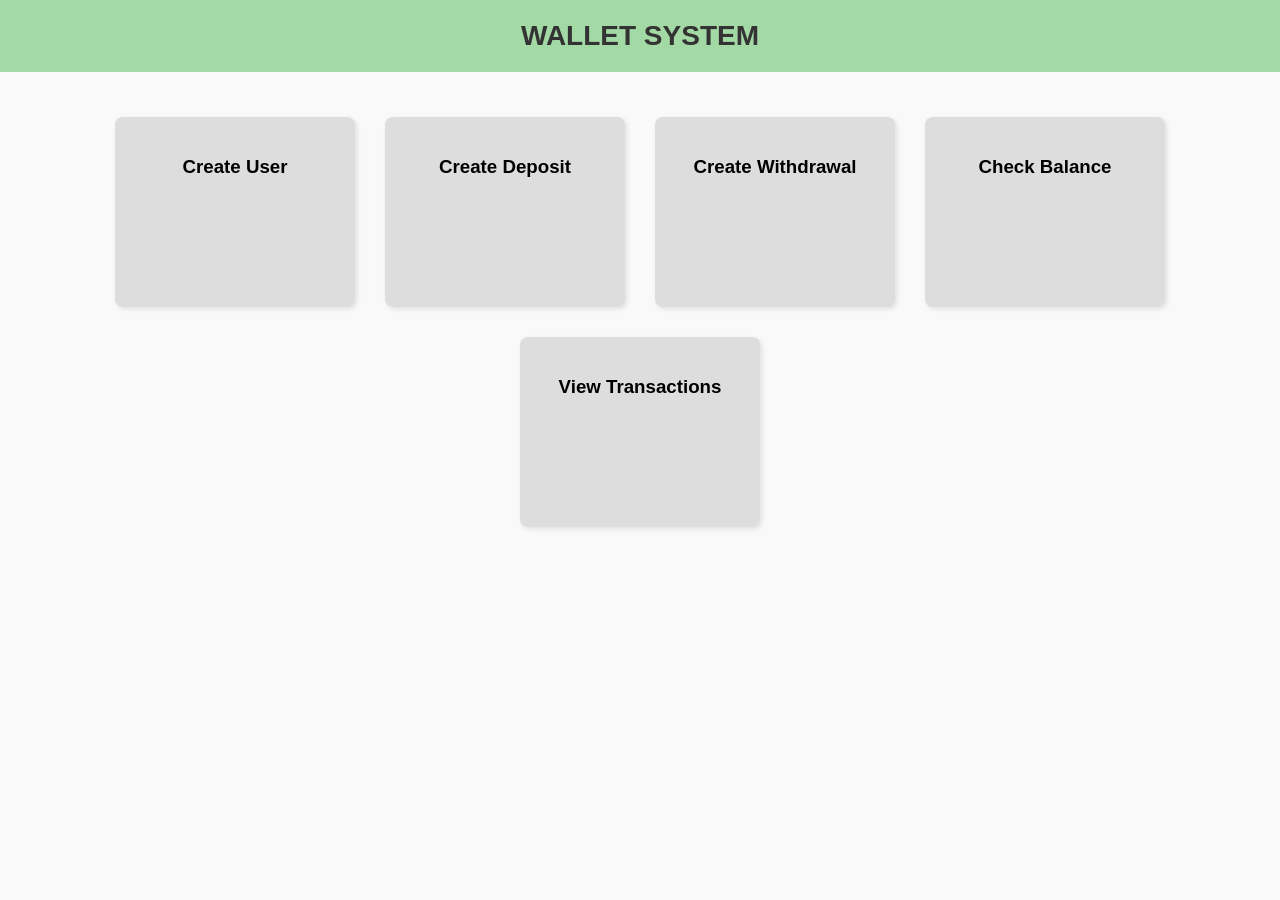
==== frontend/index.html @ 36313120 "Implement RESTful Wallet System APIs with frontend validation, file-based storage, and user-friendly" ====
<!DOCTYPE html>
<html lang="en">
<head>
  <meta charset="UTF-8">
  <title>Wallet System</title>
  <link rel="stylesheet" href="style.css">
</head>
<body>
  <header>WALLET SYSTEM</header>

  <div class="container">
    <div class="card" onclick="location.href='create-user.html'">
      <h3>Create User</h3>
      
    </div>

    <div class="card" onclick="location.href='deposit.html'">
      <h3>Create Deposit</h3>
      
    </div>

    <div class="card" onclick="location.href='withdraw.html'">
      <h3>Create Withdrawal</h3>
      
    </div>

    <div class="card" onclick="location.href='balance.html'">
      <h3>Check Balance</h3>
      
    </div>

    <div class="card" onclick="location.href='transactions.html'">
      <h3>View Transactions</h3>
      
    </div>
  </div>
</body>
</html>
---- frontend/style.css ----
/* Common */
body {
    font-family: Arial, sans-serif;
    margin: 0;
    background: #f9f9f9;
  }
  
  header {
    background: #a3d9a5;
    color: #333;
    text-align: center;
    padding: 20px;
    font-size: 28px;
    font-weight: bold;
  }
  
  .container {
    display: flex;
    flex-wrap: wrap;
    justify-content: center;
    margin: 30px;
  }
  
  /* Dashboard Cards */
  .card {
    background: #ddd;
    width: 200px;
    height: 150px;
    margin: 15px;
    text-align: center;
    padding: 20px;
    border-radius: 8px;
    cursor: pointer;
    box-shadow: 2px 2px 5px rgba(0,0,0,0.1);
    transition: 0.3s;
  }
  
  .card:hover {
    background: #c5e1c5;
    transform: scale(1.05);
  }
  
  .card h3 {
    margin-bottom: 10px;
  }
  
  .card p {
    font-size: 12px;
    color: #555;
  }
  
  /* Form Container */
  .form-container {
    max-width: 400px;
    margin: 40px auto;
    background: #fff;
    padding: 30px;
    border-radius: 10px;
    box-shadow: 0 2px 8px rgba(0, 0, 0, 0.1);
  }
  
  .form-container input {
    width: 100%;
    padding: 10px;
    margin-bottom: 15px;
    border-radius: 5px;
    border: 1px solid #ccc;
  }
  
  .form-container button {
    width: 100%;
    padding: 10px;
    background-color: #4CAF50;
    color: white;
    font-size: 16px;
    font-weight: bold;
    border: none;
    border-radius: 5px;
    cursor: pointer;
    transition: 0.3s;
  }
  
  .form-container button:hover {
    background-color: #45a049;
  }
  
  .form-container #userResult {
    margin-top: 15px;
    color: green;
    font-weight: bold;
    text-align: center;
  }
  
  /* Extra Center Text */
  .form-container h2 {
    text-align: center;
    margin-bottom: 20px;
  }
  table {
  border-collapse: collapse;
  width: 100%;
}

table th, table td {
  padding: 10px;
  text-align: center;
}

table th {
  background-color: #a3d9a5;
}
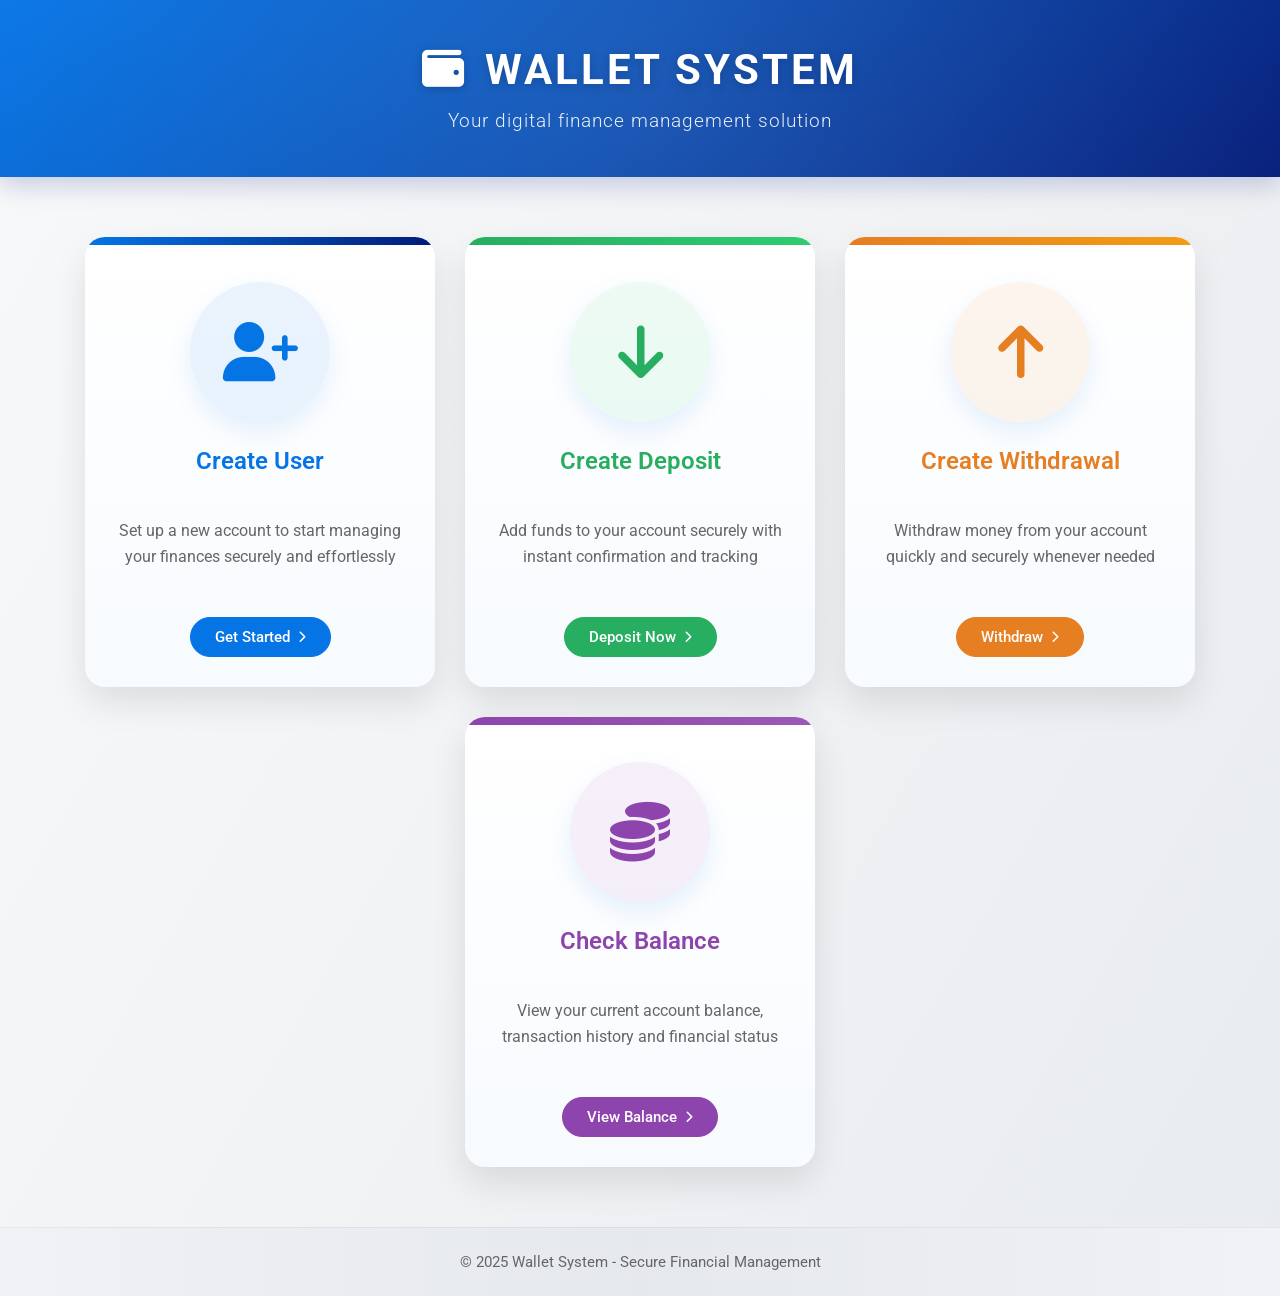
==== commit 32c360a1: "frontend changes" ====
--- a/frontend/index.html
+++ b/frontend/index.html
@@ -3,36 +3,62 @@
 <head>
   <meta charset="UTF-8">
   <title>Wallet System</title>
-  <link rel="stylesheet" href="style.css">
+  <link rel="preconnect" href="https://fonts.googleapis.com">
+  <link rel="preconnect" href="https://fonts.gstatic.com" crossorigin>
+  <link href="https://fonts.googleapis.com/css2?family=Roboto:wght@300;400;500;700&display=swap" rel="stylesheet">
+  <link rel="stylesheet" href="https://cdnjs.cloudflare.com/ajax/libs/font-awesome/6.4.0/css/all.min.css">
+  <link rel="stylesheet" href="css/common.css">
+  <link rel="stylesheet" href="css/index.css">
 </head>
 <body>
-  <header>WALLET SYSTEM</header>
+  <header>
+    <div class="logo-container">
+      <div class="logo-icon"><i class="fas fa-wallet"></i></div>
+      <div class="logo-text">WALLET SYSTEM</div>
+    </div>
+    <div class="subtitle">Your digital finance management solution</div>
+  </header>
 
   <div class="container">
     <div class="card" onclick="location.href='create-user.html'">
+      <div class="card-icon-wrapper">
+        <div class="card-icon"><i class="fas fa-user-plus"></i></div>
+      </div>
       <h3>Create User</h3>
-      
+      <p>Set up a new account to start managing your finances securely and effortlessly</p>
+      <div class="card-button" onclick="location.href='create-user.html'">Get Started <i class="fas fa-chevron-right"></i></div>
     </div>
 
     <div class="card" onclick="location.href='deposit.html'">
+      <div class="card-icon-wrapper">
+        <div class="card-icon"><i class="fas fa-arrow-down"></i></div>
+      </div>
       <h3>Create Deposit</h3>
-      
+      <p>Add funds to your account securely with instant confirmation and tracking</p>
+      <div class="card-button" onclick="location.href='deposit.html'">Deposit Now <i class="fas fa-chevron-right"></i></div>
     </div>
 
     <div class="card" onclick="location.href='withdraw.html'">
+      <div class="card-icon-wrapper">
+        <div class="card-icon"><i class="fas fa-arrow-up"></i></div>
+      </div>
       <h3>Create Withdrawal</h3>
-      
+      <p>Withdraw money from your account quickly and securely whenever needed</p>
+      <div class="card-button" onclick="location.href='withdraw.html'">Withdraw <i class="fas fa-chevron-right"></i></div>
     </div>
 
     <div class="card" onclick="location.href='balance.html'">
+      <div class="card-icon-wrapper">
+        <div class="card-icon"><i class="fas fa-coins"></i></div>
+      </div>
       <h3>Check Balance</h3>
-      
-    </div>
-
-    <div class="card" onclick="location.href='transactions.html'">
-      <h3>View Transactions</h3>
-      
+      <p>View your current account balance, transaction history and financial status</p>
+      <div class="card-button" onclick="location.href='balance.html'">View Balance <i class="fas fa-chevron-right"></i></div>
     </div>
   </div>
+
+  <footer>
+    © 2025 Wallet System - Secure Financial Management
+  </footer>
 </body>
-</html>
+</html>
--- a/frontend/css/common.css
+++ b/frontend/css/common.css
@@ -0,0 +1,231 @@
+* {
+    margin: 0;
+    padding: 0;
+    box-sizing: border-box;
+  }
+  
+  body {
+    font-family: 'Roboto', sans-serif;
+    background: linear-gradient(120deg, #f8f9fa, #e9ecef);
+    color: #333;
+    min-height: 100vh;
+    display: flex;
+    flex-direction: column;
+  }
+  
+  header {
+    color: white;
+    text-align: center;
+    padding: 30px 20px;
+    box-shadow: 0 8px 25px rgba(0,0,0,0.2);
+    position: relative;
+    overflow: hidden;
+    font-size: 28px;
+    font-weight: 600;
+    letter-spacing: 1px;
+  }
+  
+  header::before {
+    content: '';
+    position: absolute;
+    top: -50%;
+    left: -50%;
+    width: 200%;
+    height: 200%;
+    background: radial-gradient(circle, rgba(255,255,255,0.1) 0%, rgba(255,255,255,0) 70%);
+    z-index: 0;
+  }
+  
+  .header-content {
+    position: relative;
+    z-index: 1;
+    display: flex;
+    align-items: center;
+    justify-content: center;
+  }
+  
+  .header-icon {
+    margin-right: 15px;
+    font-size: 28px;
+  }
+  
+  .form-container {
+    width: 100%;
+    margin: 40px auto;
+    padding: 35px 40px;
+    background: white;
+    border-radius: 20px;
+    box-shadow: 0 15px 35px rgba(0,0,0,0.1);
+    position: relative;
+    overflow: hidden;
+    flex-grow: 1;
+  }
+  
+  .form-container::before {
+    content: '';
+    position: absolute;
+    top: 0;
+    left: 0;
+    width: 100%;
+    height: 6px;
+  }
+  
+  .form-title {
+    margin-bottom: 30px;
+    font-size: 24px;
+    font-weight: 600;
+    display: flex;
+    align-items: center;
+  }
+  
+  .form-title i {
+    margin-right: 12px;
+    font-size: 26px;
+    width: 50px;
+    height: 50px;
+    border-radius: 50%;
+    display: flex;
+    align-items: center;
+    justify-content: center;
+    border: 2px solid;
+  }
+  
+  .input-group {
+    margin-bottom: 25px;
+    position: relative;
+  }
+  
+  .input-group label {
+    display: block;
+    margin-bottom: 8px;
+    font-weight: 500;
+    color: #555;
+    font-size: 15px;
+  }
+  
+  .input-group i {
+    position: absolute;
+    top: 40px;
+    left: 15px;
+    font-size: 18px;
+  }
+  
+  .form-container input,
+  .form-container select {
+    width: 100%;
+    padding: 15px 15px 15px 45px;
+    border: 1px solid #e0e0e0;
+    border-radius: 8px;
+    font-size: 16px;
+    transition: all 0.3s ease;
+    background-color: #f9f9f9;
+  }
+  
+  .form-container input:focus,
+  .form-container select:focus {
+    box-shadow: 0 0 0 3px;
+    outline: none;
+    background-color: #fff;
+  }
+  
+  .form-container input::placeholder,
+  .form-container select::placeholder {
+    color: #aaa;
+  }
+  
+  .form-container button {
+    width: 100%;
+    padding: 15px;
+    color: white;
+    border: none;
+    border-radius: 30px;
+    font-size: 17px;
+    font-weight: 600;
+    cursor: pointer;
+    transition: all 0.3s ease;
+    margin-top: 10px;
+    display: flex;
+    align-items: center;
+    justify-content: center;
+  }
+  
+  .form-container button i {
+    margin-left: 10px;
+    font-size: 14px;
+    transition: transform 0.3s ease;
+  }
+  
+  .form-container button:hover {
+    transform: translateY(-2px);
+  }
+  
+  .form-container button:hover i {
+    transform: translateX(3px);
+  }
+  
+  .result-message {
+    margin-top: 25px;
+    padding: 15px;
+    border-radius: 8px;
+    font-size: 15px;
+    
+  }
+  
+  .success {
+    background-color: rgba(46, 204, 113, 0.15);
+    color: #27ae60;
+    border: 1px solid rgba(46, 204, 113, 0.3);
+    display: block !important;
+  }
+  
+  .error {
+    background-color: rgba(231, 76, 60, 0.15);
+    color: #e74c3c;
+    border: 1px solid rgba(231, 76, 60, 0.3);
+    display: block !important;
+  }
+  
+  .back-link {
+    text-align: center;
+    margin-top: 25px;
+    font-size: 15px;
+  }
+  
+  .back-link a {
+    text-decoration: none;
+    display: inline-flex;
+    align-items: center;
+    transition: all 0.3s ease;
+  }
+  
+  .back-link a i {
+    margin-right: 8px;
+    font-size: 14px;
+  }
+  
+  footer {
+    text-align: center;
+    padding: 25px;
+    background: linear-gradient(to right, #f0f2f5, #e5e8ed, #f0f2f5);
+    color: #666;
+    font-size: 15px;
+    border-top: 1px solid rgba(0,0,0,0.05);
+    margin-top: auto;
+  }
+  
+  /* Responsive styles */
+  @media screen and (max-width: 600px) {
+    .form-container {
+      padding: 25px 20px;
+      margin: 25px 15px;
+    }
+    
+    header {
+      padding: 25px 15px;
+      font-size: 24px;
+    }
+    
+    .header-icon {
+      font-size: 24px;
+    }
+  }
--- a/frontend/css/index.css
+++ b/frontend/css/index.css
@@ -0,0 +1,367 @@
+header {
+    background: linear-gradient(135deg, #0575E6, #021B79);
+    padding: 45px 20px;
+    box-shadow: 0 8px 25px rgba(2, 27, 121, 0.2);
+  }
+  
+  .logo-container {
+    display: flex;
+    align-items: center;
+    justify-content: center;
+    margin-bottom: 15px;
+    position: relative;
+    z-index: 1;
+  }
+  
+  .logo-icon {
+    font-size: 42px;
+    margin-right: 20px;
+    text-shadow: 0 2px 10px rgba(0,0,0,0.2);
+  }
+  
+  .logo-text {
+    font-size: 42px;
+    font-weight: 700;
+    letter-spacing: 3px;
+    text-shadow: 0 2px 10px rgba(0,0,0,0.2);
+  }
+  
+  .subtitle {
+    font-weight: 300;
+    font-size: 19px;
+    opacity: 0.9;
+    margin-top: 8px;
+    position: relative;
+    z-index: 1;
+  }
+  
+  .container {
+    display: flex;
+    justify-content: center;
+    align-items: stretch;
+    gap: 30px;
+    width: 90%;
+    max-width: 2000px;
+    margin: 0 auto;
+    padding: 60px 20px;
+    flex-grow: 1;
+    flex-wrap: wrap;
+    position: relative;
+  }
+  
+  .card {
+    background: white;
+    width: 100%;
+    flex: 1;
+    min-width: 280px;
+    max-width: 460px;
+    text-align: center;
+    padding: 30px;
+    border-radius: 20px;
+    cursor: pointer;
+    box-shadow: 0 15px 35px rgba(0,0,0,0.1);
+    transition: all 0.5s ease;
+    display: flex;
+    flex-direction: column;
+    align-items: center;
+    justify-content: space-between;
+    border: none;
+    position: relative;
+    overflow: hidden;
+    z-index: 1;
+    height: 450px;
+  }
+  
+  .card::before {
+    content: '';
+    position: absolute;
+    top: 0;
+    left: 0;
+    width: 100%;
+    height: 8px;
+  }
+  
+  .card:nth-child(1)::before {
+    background: linear-gradient(90deg, #0575E6, #021B79);
+  }
+  
+  .card:nth-child(2)::before {
+    background: linear-gradient(90deg, #27ae60, #2ecc71);
+  }
+  
+  .card:nth-child(3)::before {
+    background: linear-gradient(90deg, #e67e22, #f39c12);
+  }
+  
+  .card:nth-child(4)::before {
+    background: linear-gradient(90deg, #8e44ad, #9b59b6);
+  }
+  
+  .card::after {
+    content: '';
+    position: absolute;
+    bottom: 0;
+    left: 0;
+    width: 100%;
+    height: 100%;
+    background: linear-gradient(to top, rgba(5, 117, 230, 0.03), transparent);
+    z-index: -1;
+  }
+  
+  .card:hover {
+    transform: translateY(-15px);
+    box-shadow: 0 25px 50px rgba(2, 27, 121, 0.25);
+  }
+  
+  .card-icon-wrapper {
+    margin-bottom: 25px;
+    margin-top: 15px;
+  }
+  
+  .card-icon {
+    font-size: 60px;
+    transition: all 0.5s ease;
+    width: 140px;
+    height: 140px;
+    border-radius: 50%;
+    display: flex;
+    align-items: center;
+    justify-content: center;
+    position: relative;
+    z-index: 1;
+    box-shadow: 0 10px 25px rgba(5, 117, 230, 0.1);
+  }
+  
+  .card:nth-child(1) .card-icon {
+    color: #0575E6;
+    background: rgba(5, 117, 230, 0.08);
+    border-color: rgba(5, 117, 230, 0.15);
+  }
+  
+  .card:nth-child(2) .card-icon {
+    color: #27ae60;
+    background: rgba(46, 204, 113, 0.08);
+    border-color: rgba(46, 204, 113, 0.15);
+  }
+  
+  .card:nth-child(3) .card-icon {
+    color: #e67e22;
+    background: rgba(230, 126, 34, 0.08);
+    border-color: rgba(230, 126, 34, 0.15);
+  }
+  
+  .card:nth-child(4) .card-icon {
+    color: #8e44ad;
+    background: rgba(142, 68, 173, 0.08);
+    border-color: rgba(142, 68, 173, 0.15);
+  }
+  
+  .card:hover .card-icon {
+    transform: scale(1.1);
+  }
+  
+  .card h3 {
+    margin: 0 0 20px 0;
+    font-weight: 600;
+    font-size: 24px;
+  }
+  
+  .card:nth-child(1) h3 {
+    color: #0575E6;
+  }
+  
+  .card:nth-child(2) h3 {
+    color: #27ae60;
+  }
+  
+  .card:nth-child(3) h3 {
+    color: #e67e22;
+  }
+  
+  .card:nth-child(4) h3 {
+    color: #8e44ad;
+  }
+  
+  .card p {
+    font-size: 16px;
+    color: #666;
+    margin: 0;
+    line-height: 1.6;
+    flex-grow: 1;
+    display: flex;
+    align-items: center;
+    justify-content: center;
+  }
+  
+  .card-button {
+    padding: 10px 24px;
+    border-radius: 30px;
+    margin-top: 25px;
+    font-size: 15px;
+    font-weight: 500;
+    transition: all 0.3s ease;
+    display: inline-flex;
+    align-items: center;
+    cursor: pointer;
+    color: white;
+  }
+  
+  .card:nth-child(1) .card-button {
+    background: #0575E6;
+    border: 1px solid #0575E6;
+  }
+  
+  .card:nth-child(2) .card-button {
+    background: #27ae60;
+    border: 1px solid #27ae60;
+  }
+  
+  .card:nth-child(3) .card-button {
+    background: #e67e22;
+    border: 1px solid #e67e22;
+  }
+  
+  .card:nth-child(4) .card-button {
+    background: #8e44ad;
+    border: 1px solid #8e44ad;
+  }
+  
+  .card:nth-child(1) .card-button:hover {
+    background: #0467cc;
+    border-color: #0467cc;
+  }
+  
+  .card:nth-child(2) .card-button:hover {
+    background: #219955;
+    border-color: #219955;
+  }
+  
+  .card:nth-child(3) .card-button:hover {
+    background: #d35400;
+    border-color: #d35400;
+  }
+  
+  .card:nth-child(4) .card-button:hover {
+    background: #7d3c98;
+    border-color: #7d3c98;
+  }
+  
+  .card-button i {
+    margin-left: 8px;
+    font-size: 12px;
+    transition: transform 0.3s ease;
+  }
+  
+  .card-button:hover i {
+    transform: translateX(3px);
+  }
+  
+  /* Extra large monitors */
+  @media screen and (min-width: 1921px) {
+    .container {
+      max-width: 85%;
+      padding: 80px 30px;
+    }
+    
+    .card {
+      max-width: 500px;
+      height: 500px;
+    }
+    
+    .logo-icon, .logo-text {
+      font-size: 50px;
+    }
+    
+    .subtitle {
+      font-size: 22px;
+    }
+    
+    .card-icon {
+      width: 160px;
+      height: 160px;
+      font-size: 70px;
+    }
+    
+    .card h3 {
+      font-size: 28px;
+    }
+    
+    .card p {
+      font-size: 18px;
+    }
+    
+    .card-button {
+      padding: 12px 28px;
+      font-size: 16px;
+    }
+  }
+  
+  /* Large monitors */
+  @media screen and (min-width: 1601px) and (max-width: 1920px) {
+    .container {
+      max-width: 90%;
+    }
+    
+    .card {
+      max-width: 480px;
+    }
+  }
+  
+  /* Standard desktops */
+  @media screen and (min-width: 1201px) and (max-width: 1600px) {
+    .container {
+      max-width: 95%;
+    }
+    
+    .card {
+      max-width: 350px;
+    }
+  }
+  
+  /* Smaller desktops */
+  @media screen and (max-width: 1200px) {
+    .container {
+      max-width: 960px;
+    }
+    
+    .card {
+      max-width: 280px;
+    }
+  }
+  
+  @media screen and (max-width: 991px) {
+    .container {
+      max-width: 720px;
+    }
+    
+    .card {
+      max-width: 320px;
+      min-width: 280px;
+    }
+  }
+  
+  @media screen and (max-width: 767px) {
+    .container {
+      max-width: 540px;
+    }
+    
+    .card {
+      max-width: 100%;
+      flex: 0 0 calc(50% - 30px);
+    }
+  }
+  
+  @media screen and (max-width: 575px) {
+    .card {
+      flex: 0 0 100%;
+      margin-bottom: 20px;
+    }
+    
+    .logo-text {
+      font-size: 32px;
+    }
+    
+    .logo-icon {
+      font-size: 32px;
+    }
+  }
